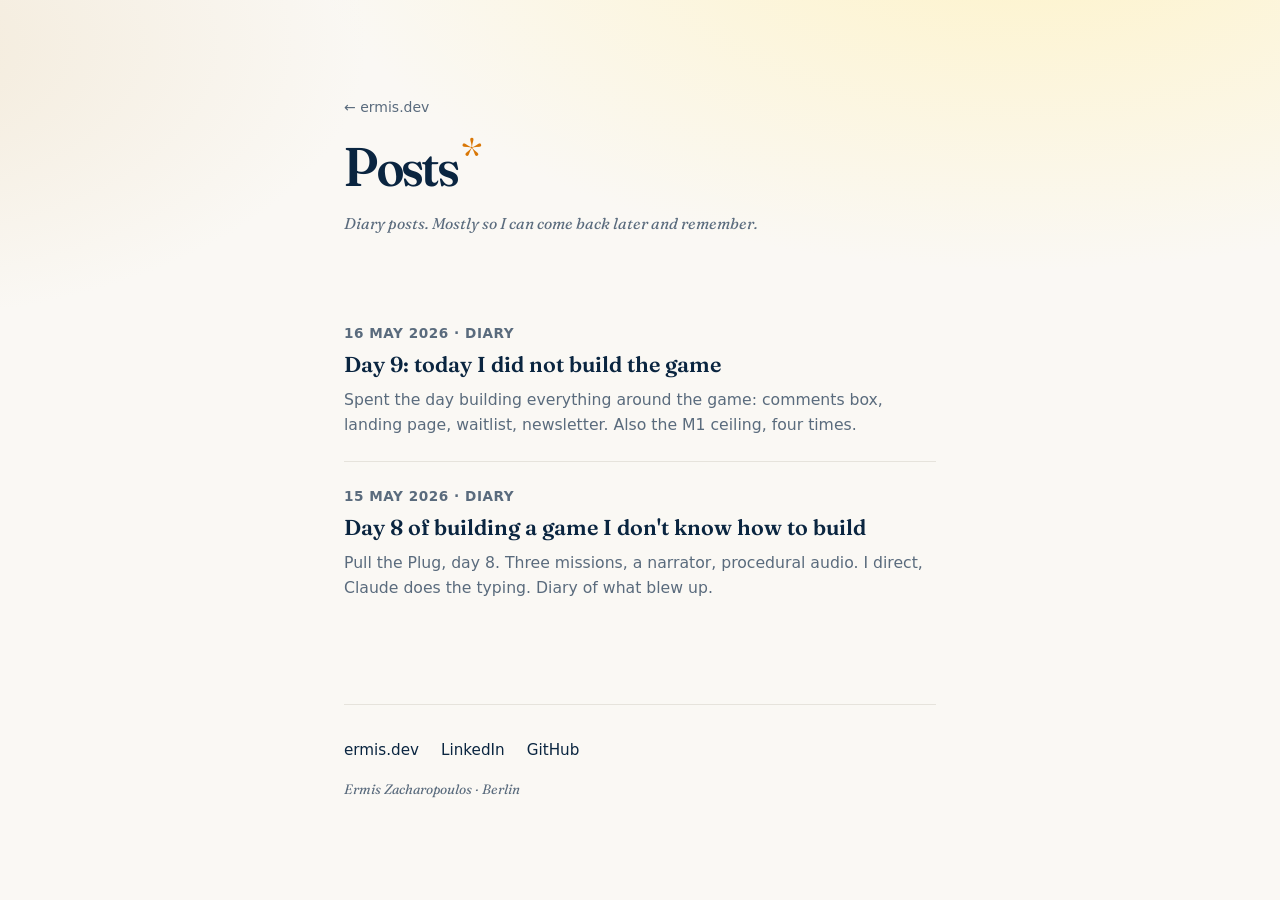
==== posts/index.html @ 49f6f742 "feat: homepage shows latest only; posts archive at /posts/; prev-next nav - Homepage: single 'Latest" ====
<!doctype html>
<html lang="en">
<head>
<meta charset="utf-8">
<meta name="viewport" content="width=device-width, initial-scale=1">
<title>Posts — Ermis Zacharopoulos</title>
<meta name="description" content="Diary posts and notes from Ermis Zacharopoulos.">
<link rel="icon" href="../favicon.svg" type="image/svg+xml">
<link rel="preconnect" href="https://fonts.googleapis.com">
<link rel="preconnect" href="https://fonts.gstatic.com" crossorigin>
<link href="https://fonts.googleapis.com/css2?family=Fraunces:opsz,wght@9..144,400..700&display=swap" rel="stylesheet">
<link rel="stylesheet" href="../styles.css">
</head>
<body>
<main>
  <header class="hero">
    <p class="post-back"><a href="../">&larr; ermis.dev</a></p>
    <h1>Posts</h1>
    <p class="intro">Diary posts. Mostly so I can come back later and remember.</p>
  </header>

  <section aria-labelledby="posts-list-heading">
    <h2 id="posts-list-heading" class="sr-only">All posts</h2>

    <ol class="post-index">
      <li>
        <p class="post-meta">16 May 2026 &middot; Diary</p>
        <h3><a href="pull-the-plug-day-9.html">Day 9: today I did not build the game</a></h3>
        <p>Spent the day building everything around the game: comments box, landing page, waitlist, newsletter. Also the M1 ceiling, four times.</p>
      </li>
      <li>
        <p class="post-meta">15 May 2026 &middot; Diary</p>
        <h3><a href="pull-the-plug-day-8.html">Day 8 of building a game I don't know how to build</a></h3>
        <p>Pull the Plug, day 8. Three missions, a narrator, procedural audio. I direct, Claude does the typing. Diary of what blew up.</p>
      </li>
    </ol>
  </section>

  <footer>
    <ul class="socials">
      <li><a href="../">ermis.dev</a></li>
      <li><a href="https://www.linkedin.com/in/ermis-zacharopoulos-2819968b/" target="_blank" rel="noopener">LinkedIn</a></li>
      <li><a href="https://github.com/Ennui92" target="_blank" rel="noopener">GitHub</a></li>
    </ul>
    <p class="meta">Ermis Zacharopoulos &middot; Berlin</p>
  </footer>
</main>
</body>
</html>
---- styles.css ----
:root {
  --bg: #faf8f4;
  --bg-warm: #f3ead9;
  --text: #0a2540;
  --muted: #5a6b7d;
  --border: #e6e3dc;
  --card-bg: #ffffff;
  --pill-bg: #f4f1ea;
  --accent: #d97706;
  --accent-soft: #fef3c7;
  --shadow-soft: 0 1px 2px rgba(10, 37, 64, 0.04);
  --shadow-lift: 0 8px 24px rgba(10, 37, 64, 0.08);
  --serif: "Fraunces", Georgia, "Times New Roman", serif;
  --sans: -apple-system, BlinkMacSystemFont, "Segoe UI", system-ui, "Helvetica Neue", Arial, sans-serif;
}

* { box-sizing: border-box; }

html, body { margin: 0; padding: 0; }

body {
  font-family: var(--sans);
  background:
    radial-gradient(1200px 600px at 80% -10%, var(--accent-soft) 0%, transparent 60%),
    radial-gradient(900px 500px at -10% 5%, var(--bg-warm) 0%, transparent 55%),
    var(--bg);
  background-attachment: fixed;
  color: var(--text);
  line-height: 1.6;
  -webkit-font-smoothing: antialiased;
  -moz-osx-font-smoothing: grayscale;
}

main {
  max-width: 640px;
  margin: 0 auto;
  padding: 96px 24px 48px;
}

@media (max-width: 600px) {
  main { padding: 56px 20px 32px; }
}

/* ---------- HERO ---------- */

.hero { margin-bottom: 64px; position: relative; }

.hero h1 {
  font-family: var(--serif);
  font-weight: 600;
  font-variation-settings: "opsz" 144, "SOFT" 50;
  font-size: clamp(2.5rem, 6vw, 3.4rem);
  line-height: 1.05;
  letter-spacing: -0.025em;
  margin: 0 0 16px;
}

.hero h1::after {
  content: "*";
  font-family: var(--serif);
  font-weight: 400;
  color: var(--accent);
  margin-left: 4px;
  font-size: 0.7em;
  vertical-align: super;
}

.hero .tagline {
  margin: 0 0 12px;
  font-size: 1.1rem;
  color: var(--text);
  font-weight: 500;
}

.hero .intro {
  margin: 0;
  font-size: 0.98rem;
  color: var(--muted);
  font-style: italic;
  font-family: var(--serif);
  font-weight: 400;
  max-width: 480px;
  line-height: 1.5;
}

/* ---------- SECTIONS ---------- */

section { margin-bottom: 64px; }

section > h2 {
  font-size: 0.78rem;
  text-transform: uppercase;
  letter-spacing: 0.16em;
  color: var(--muted);
  margin: 0 0 20px;
  font-weight: 600;
  display: flex;
  align-items: center;
  gap: 10px;
}

section > h2::before {
  content: "";
  width: 6px;
  height: 6px;
  border-radius: 50%;
  background: var(--accent);
  flex: none;
  display: inline-block;
}

/* ---------- PROJECT CARDS ---------- */

.project {
  background: var(--card-bg);
  border: 1px solid var(--border);
  border-radius: 16px;
  padding: 28px;
  margin-bottom: 14px;
  box-shadow: var(--shadow-soft);
  transition: transform 0.2s ease, box-shadow 0.2s ease, border-color 0.2s ease;
}

.project:hover {
  transform: translateY(-2px);
  box-shadow: var(--shadow-lift);
  border-color: #d6d2c6;
}

.project-image {
  display: block;
  width: 100%;
  height: auto;
  border-radius: 12px;
  margin-bottom: 20px;
}

.project-head h3 {
  font-family: var(--serif);
  font-weight: 600;
  font-variation-settings: "opsz" 36;
  margin: 0 0 8px;
  font-size: 1.35rem;
  letter-spacing: -0.012em;
  line-height: 1.25;
}

.project-head p {
  margin: 0 0 18px;
  color: var(--muted);
  font-size: 0.95rem;
  line-height: 1.55;
}

.embed {
  margin: 18px 0;
  border-radius: 12px;
  overflow: hidden;
}

.embed iframe {
  display: block;
  border: 0;
  width: 100%;
}

/* ---------- LINKS / PILLS ---------- */

.links {
  list-style: none;
  padding: 0;
  margin: 0;
  display: flex;
  flex-wrap: wrap;
  gap: 8px;
}

.links li { display: inline-flex; }

.links a {
  display: inline-flex;
  align-items: center;
  padding: 7px 13px;
  background: var(--pill-bg);
  border: 1px solid transparent;
  border-radius: 999px;
  text-decoration: none;
  color: var(--text);
  font-size: 0.875rem;
  font-weight: 500;
  transition: border-color 0.15s ease, background 0.15s ease, color 0.15s ease;
}

.links a:hover,
.links a:focus-visible {
  border-color: var(--accent);
  background: var(--accent-soft);
  color: var(--accent);
  outline: none;
}

/* ---------- FOOTER ---------- */

footer {
  margin-top: 80px;
  padding-top: 32px;
  border-top: 1px solid var(--border);
}

.socials {
  list-style: none;
  padding: 0;
  margin: 0 0 16px;
  display: flex;
  flex-wrap: wrap;
  gap: 22px;
}

.socials a {
  color: var(--text);
  text-decoration: none;
  font-size: 0.95rem;
  font-weight: 500;
  border-bottom: 1px solid transparent;
  transition: color 0.15s ease, border-bottom-color 0.15s ease;
}

.socials a:hover,
.socials a:focus-visible {
  color: var(--accent);
  border-bottom-color: var(--accent);
  outline: none;
}

.meta {
  margin: 0;
  color: var(--muted);
  font-size: 0.85rem;
  font-style: italic;
  font-family: var(--serif);
}

/* ---------- ACCESSIBILITY ---------- */

a { color: inherit; }

a:focus-visible {
  outline: 2px solid var(--accent);
  outline-offset: 2px;
  border-radius: 4px;
}

@media (prefers-reduced-motion: reduce) {
  .project { transition: none; }
  .project:hover { transform: none; }
}

/* ---------- POSTS ---------- */

main.post { max-width: 680px; }

.post-back {
  margin: 0 0 24px;
  font-size: 0.875rem;
}

.post-back a {
  color: var(--muted);
  text-decoration: none;
  border-bottom: 1px solid transparent;
  transition: color 0.15s ease, border-bottom-color 0.15s ease;
}

.post-back a:hover,
.post-back a:focus-visible {
  color: var(--accent);
  border-bottom-color: var(--accent);
  outline: none;
}

.post-head { margin-bottom: 40px; }

.post-meta {
  margin: 0 0 12px;
  font-size: 0.78rem;
  text-transform: uppercase;
  letter-spacing: 0.16em;
  color: var(--muted);
  font-weight: 600;
}

main.post .post-head h1 {
  font-family: var(--serif);
  font-weight: 600;
  font-variation-settings: "opsz" 144, "SOFT" 50;
  font-size: clamp(2rem, 4.6vw, 2.6rem);
  line-height: 1.1;
  letter-spacing: -0.02em;
  margin: 0 0 20px;
}

.post-lede {
  font-size: 1.08rem;
  color: var(--text);
  line-height: 1.6;
  margin: 0;
}

main.post article > h2 {
  font-family: var(--serif);
  font-weight: 600;
  font-variation-settings: "opsz" 36;
  font-size: 1.45rem;
  letter-spacing: -0.012em;
  margin: 44px 0 14px;
  color: var(--text);
  text-transform: none;
  display: block;
}

main.post article > h2::before { display: none; }

main.post article p,
main.post article ol,
main.post article ul {
  font-size: 1rem;
  line-height: 1.7;
  color: var(--text);
  margin: 0 0 18px;
}

main.post article ol,
main.post article ul { padding-left: 22px; }

main.post article li { margin-bottom: 6px; }

main.post article code {
  font-family: ui-monospace, SFMono-Regular, "SF Mono", Menlo, Consolas, monospace;
  font-size: 0.9em;
  background: var(--pill-bg);
  padding: 2px 6px;
  border-radius: 6px;
}

main.post article a {
  color: var(--accent);
  text-decoration: none;
  border-bottom: 1px solid var(--accent-soft);
  transition: border-bottom-color 0.15s ease;
}

main.post article a:hover,
main.post article a:focus-visible {
  border-bottom-color: var(--accent);
  outline: none;
}

.post-figure {
  margin: 28px 0 32px;
}

.post-figure img {
  display: block;
  width: 100%;
  height: auto;
  border-radius: 12px;
  border: 1px solid var(--border);
  box-shadow: var(--shadow-soft);
  background: #0a1830;
}

.post-figure figcaption {
  margin-top: 10px;
  font-size: 0.875rem;
  color: var(--muted);
  font-family: var(--serif);
  font-style: italic;
  line-height: 1.5;
}

.post-figure-wide img { background: #0a1830; }

@media (min-width: 900px) {
  .post-figure-wide {
    margin-left: -60px;
    margin-right: -60px;
  }
}

.post-quote {
  margin: 18px 0 24px;
  padding: 16px 22px;
  border-left: 3px solid var(--accent);
  background: var(--accent-soft);
  font-family: var(--serif);
  font-style: italic;
  font-size: 1.08rem;
  line-height: 1.5;
  color: var(--text);
  border-radius: 0 12px 12px 0;
}

.post-disclaimer {
  margin: 24px 0 8px;
  padding: 16px 20px;
  background: var(--pill-bg);
  border: 1px dashed var(--border);
  border-radius: 12px;
  color: var(--muted);
  font-size: 0.92rem;
  line-height: 1.55;
}

.post-disclaimer p { margin: 0; }

.post-disclaimer strong {
  color: var(--text);
  font-weight: 600;
}

/* Posts index page */
main .post-back { margin-bottom: 16px; }

/* ---------- COMMENTS ---------- */

.comments {
  margin: 64px 0 0;
  padding-top: 40px;
  border-top: 1px solid var(--border);
}

.comments h2 {
  font-family: var(--serif);
  font-weight: 600;
  font-variation-settings: "opsz" 36;
  font-size: 1.45rem;
  letter-spacing: -0.012em;
  margin: 0 0 8px;
  color: var(--text);
}

.comments-intro {
  margin: 0 0 24px;
  color: var(--muted);
  font-size: 0.95rem;
  font-family: var(--serif);
  font-style: italic;
}

.comments-fallback {
  margin: 0;
  color: var(--muted);
  font-size: 0.9rem;
}

.comment-list {
  list-style: none;
  padding: 0;
  margin: 0 0 32px;
  display: flex;
  flex-direction: column;
  gap: 12px;
}

.comment {
  background: var(--card-bg);
  border: 1px solid var(--border);
  border-radius: 14px;
  padding: 16px 18px;
  box-shadow: var(--shadow-soft);
}

.comment-head {
  display: flex;
  align-items: baseline;
  justify-content: space-between;
  gap: 12px;
  margin-bottom: 8px;
}

.comment-name {
  font-weight: 600;
  font-size: 0.95rem;
  color: var(--text);
}

.comment-time {
  font-size: 0.78rem;
  color: var(--muted);
  font-family: var(--serif);
  font-style: italic;
}

.comment-body {
  margin: 0;
  font-size: 0.98rem;
  line-height: 1.55;
  color: var(--text);
  white-space: pre-wrap;
  word-wrap: break-word;
  overflow-wrap: anywhere;
}

.comment-empty,
.comment-loading {
  list-style: none;
  padding: 18px 0;
  color: var(--muted);
  font-family: var(--serif);
  font-style: italic;
  font-size: 0.95rem;
}

.comment-form {
  background: var(--card-bg);
  border: 1px solid var(--border);
  border-radius: 16px;
  padding: 22px;
  box-shadow: var(--shadow-soft);
  display: flex;
  flex-direction: column;
  gap: 18px;
}

.comment-field {
  display: flex;
  flex-direction: column;
  gap: 6px;
}

.comment-field label {
  font-size: 0.85rem;
  font-weight: 600;
  color: var(--text);
  letter-spacing: 0.01em;
}

.comment-hint {
  font-weight: 400;
  color: var(--muted);
  font-style: italic;
  font-family: var(--serif);
  font-size: 0.8rem;
  margin-left: 4px;
}

.comment-field input,
.comment-field textarea {
  width: 100%;
  font: inherit;
  font-size: 0.98rem;
  line-height: 1.5;
  color: var(--text);
  background: var(--bg);
  border: 1px solid var(--border);
  border-radius: 10px;
  padding: 10px 14px;
  transition: border-color 0.15s ease, box-shadow 0.15s ease;
}

.comment-field textarea {
  resize: vertical;
  min-height: 140px;
  font-family: inherit;
}

.comment-field input:focus,
.comment-field textarea:focus {
  outline: none;
  border-color: var(--accent);
  box-shadow: 0 0 0 3px var(--accent-soft);
}

.comment-counter {
  margin: 4px 0 0;
  font-size: 0.78rem;
  color: var(--muted);
  text-align: right;
  font-family: var(--serif);
  font-style: italic;
}

.cf-turnstile {
  min-height: 65px;
}

/* Honeypot: positioned off-screen so humans never see/tab to it.
   Bots fill it; server rejects any submission with a value. */
.comment-honeypot {
  position: absolute;
  left: -10000px;
  top: auto;
  width: 1px;
  height: 1px;
  overflow: hidden;
}

.comment-actions {
  display: flex;
  align-items: center;
  gap: 16px;
  flex-wrap: wrap;
}

#comment-submit {
  font: inherit;
  font-size: 0.95rem;
  font-weight: 600;
  color: #ffffff;
  background: var(--accent);
  border: 1px solid var(--accent);
  border-radius: 999px;
  padding: 10px 22px;
  cursor: pointer;
  transition: transform 0.15s ease, box-shadow 0.15s ease, background 0.15s ease;
}

#comment-submit:hover:not(:disabled),
#comment-submit:focus-visible:not(:disabled) {
  transform: translateY(-1px);
  box-shadow: var(--shadow-lift);
  outline: none;
}

#comment-submit:disabled {
  background: var(--muted);
  border-color: var(--muted);
  cursor: progress;
  opacity: 0.75;
}

.comment-status {
  margin: 0;
  font-size: 0.9rem;
  color: var(--muted);
  font-family: var(--serif);
  font-style: italic;
}

.comment-status.is-success { color: var(--accent); font-style: normal; font-weight: 500; }
.comment-status.is-error { color: #b91c1c; font-style: normal; font-weight: 500; }

@media (max-width: 600px) {
  .comment-form { padding: 18px; }
  .comment-actions { flex-direction: column; align-items: stretch; }
  #comment-submit { width: 100%; }
}

/* ---------- SUBSCRIBE ---------- */

.subscribe {
  margin-bottom: 64px;
  padding: 28px;
  border: 1px solid var(--border);
  border-radius: 14px;
  background: var(--card-bg);
  box-shadow: var(--shadow-soft);
}

.subscribe h2 {
  font-family: var(--serif);
  font-weight: 600;
  font-size: 1.5rem;
  margin: 0 0 8px;
  color: var(--text);
}

.subscribe p {
  margin: 0 0 16px;
  color: var(--muted);
  font-size: 0.98rem;
}

.subscribe-embed {
  background: var(--bg-warm);
  border-radius: 10px;
  overflow: hidden;
}

.subscribe-embed iframe {
  display: block;
  border: 0;
  background: transparent;
}

/* ---------- WAITLIST ---------- */

.waitlist {
  margin-bottom: 64px;
  padding: 28px;
  border: 1px solid var(--border);
  border-radius: 14px;
  background: var(--card-bg);
  box-shadow: var(--shadow-soft);
}

.waitlist h2 {
  font-family: var(--serif);
  font-weight: 600;
  font-size: 1.5rem;
  margin: 0 0 8px;
  color: var(--text);
}

.waitlist > p {
  margin: 0 0 12px;
  color: var(--muted);
  font-size: 0.98rem;
}

.waitlist-count {
  font-style: italic;
  color: var(--muted);
  font-family: var(--serif);
  margin-bottom: 16px !important;
  min-height: 1.2em;
}

/* ---------- SECTION HEAD with "more" link ---------- */

.section-head {
  display: flex;
  align-items: baseline;
  justify-content: space-between;
  gap: 16px;
  margin-bottom: 20px;
}

.section-head h2 { margin: 0; }

.section-more {
  font-size: 0.95rem;
  color: var(--accent);
  text-decoration: none;
  white-space: nowrap;
  font-weight: 500;
}

.section-more:hover { text-decoration: underline; }

/* ---------- POST INDEX (archive list) ---------- */

.post-index {
  list-style: none;
  padding: 0;
  margin: 0;
  display: flex;
  flex-direction: column;
  gap: 0;
}

.post-index li {
  padding: 24px 0;
  border-bottom: 1px solid var(--border);
}

.post-index li:last-child { border-bottom: 0; }

.post-index .post-meta {
  margin: 0 0 6px;
  font-size: 0.85rem;
  color: var(--muted);
  text-transform: uppercase;
  letter-spacing: 0.04em;
}

.post-index h3 {
  font-family: var(--serif);
  font-weight: 600;
  font-size: 1.35rem;
  margin: 0 0 8px;
  line-height: 1.3;
}

.post-index h3 a {
  color: var(--text);
  text-decoration: none;
}

.post-index h3 a:hover { color: var(--accent); }

.post-index p:not(.post-meta) {
  margin: 0;
  color: var(--muted);
  font-size: 0.98rem;
}

/* ---------- POST PREV/NEXT NAV ---------- */

.post-nav {
  margin: 56px 0 32px;
  padding: 20px 0 0;
  border-top: 1px solid var(--border);
  display: flex;
  flex-direction: column;
  gap: 20px;
}

.post-nav-prev, .post-nav-next {
  display: flex;
  flex-direction: column;
  gap: 4px;
  text-decoration: none;
  color: var(--text);
  padding: 14px 18px;
  border: 1px solid var(--border);
  border-radius: 10px;
  background: var(--card-bg);
  transition: border-color 0.15s, background 0.15s;
}

.post-nav-next { text-align: right; }

.post-nav-prev:hover, .post-nav-next:hover {
  border-color: var(--accent);
  background: var(--accent-soft);
}

.post-nav-label {
  font-size: 0.85rem;
  color: var(--muted);
  text-transform: uppercase;
  letter-spacing: 0.04em;
}

.post-nav-title {
  font-family: var(--serif);
  font-weight: 600;
  font-size: 1.05rem;
  color: var(--text);
}

.post-nav-index {
  align-self: center;
  font-size: 0.95rem;
  color: var(--accent);
  text-decoration: none;
}

.post-nav-index:hover { text-decoration: underline; }

/* ---------- ACCESSIBILITY ---------- */

.sr-only {
  position: absolute;
  width: 1px;
  height: 1px;
  padding: 0;
  margin: -1px;
  overflow: hidden;
  clip: rect(0,0,0,0);
  border: 0;
}
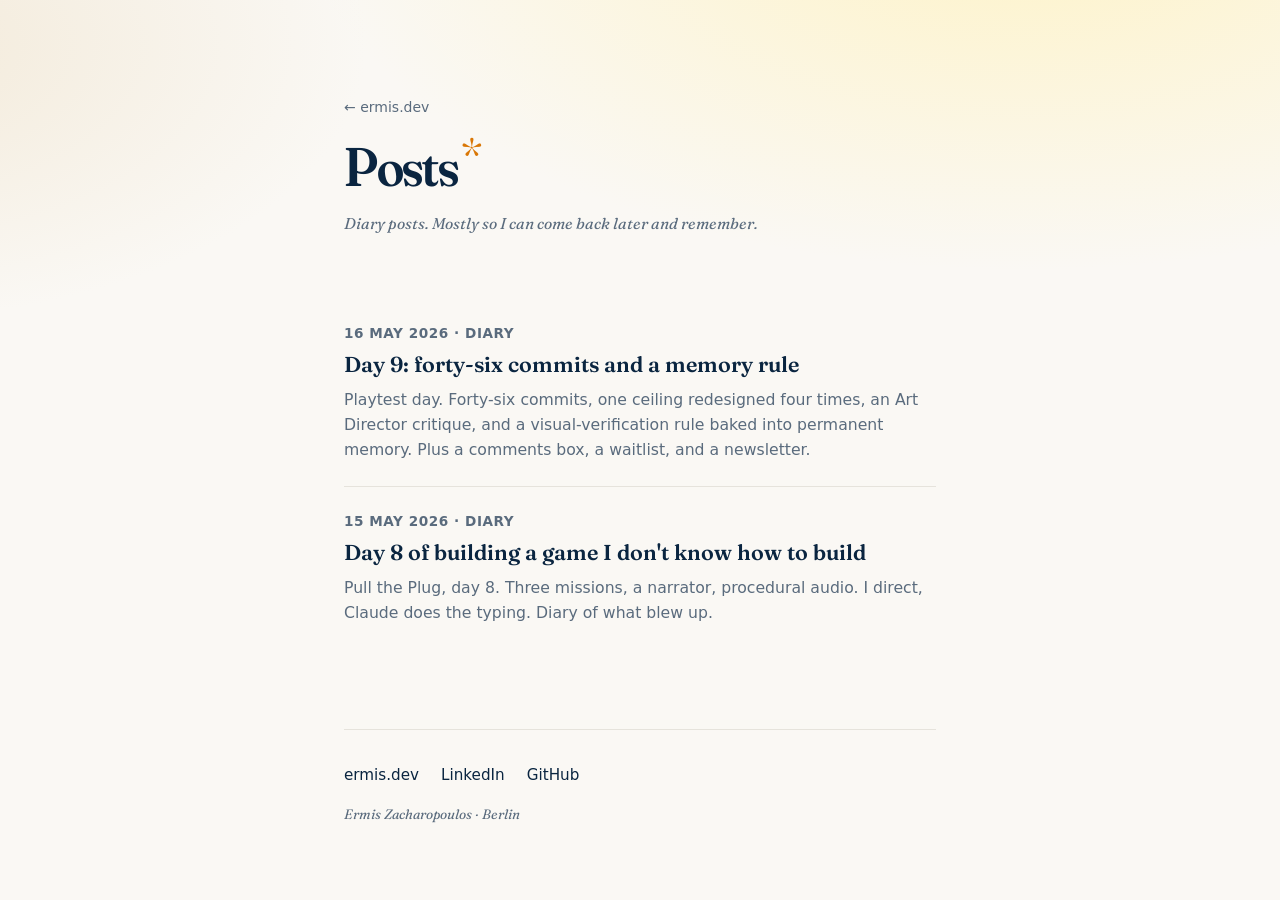
==== commit b6c0b366: "post: rewrite Day 9 with the actual day's picture The original framing ("today I did not build the g" ====
--- a/posts/index.html
+++ b/posts/index.html
@@ -25,8 +25,8 @@
     <ol class="post-index">
       <li>
         <p class="post-meta">16 May 2026 &middot; Diary</p>
-        <h3><a href="pull-the-plug-day-9.html">Day 9: today I did not build the game</a></h3>
-        <p>Spent the day building everything around the game: comments box, landing page, waitlist, newsletter. Also the M1 ceiling, four times.</p>
+        <h3><a href="pull-the-plug-day-9.html">Day 9: forty-six commits and a memory rule</a></h3>
+        <p>Playtest day. Forty-six commits, one ceiling redesigned four times, an Art Director critique, and a visual-verification rule baked into permanent memory. Plus a comments box, a waitlist, and a newsletter.</p>
       </li>
       <li>
         <p class="post-meta">15 May 2026 &middot; Diary</p>
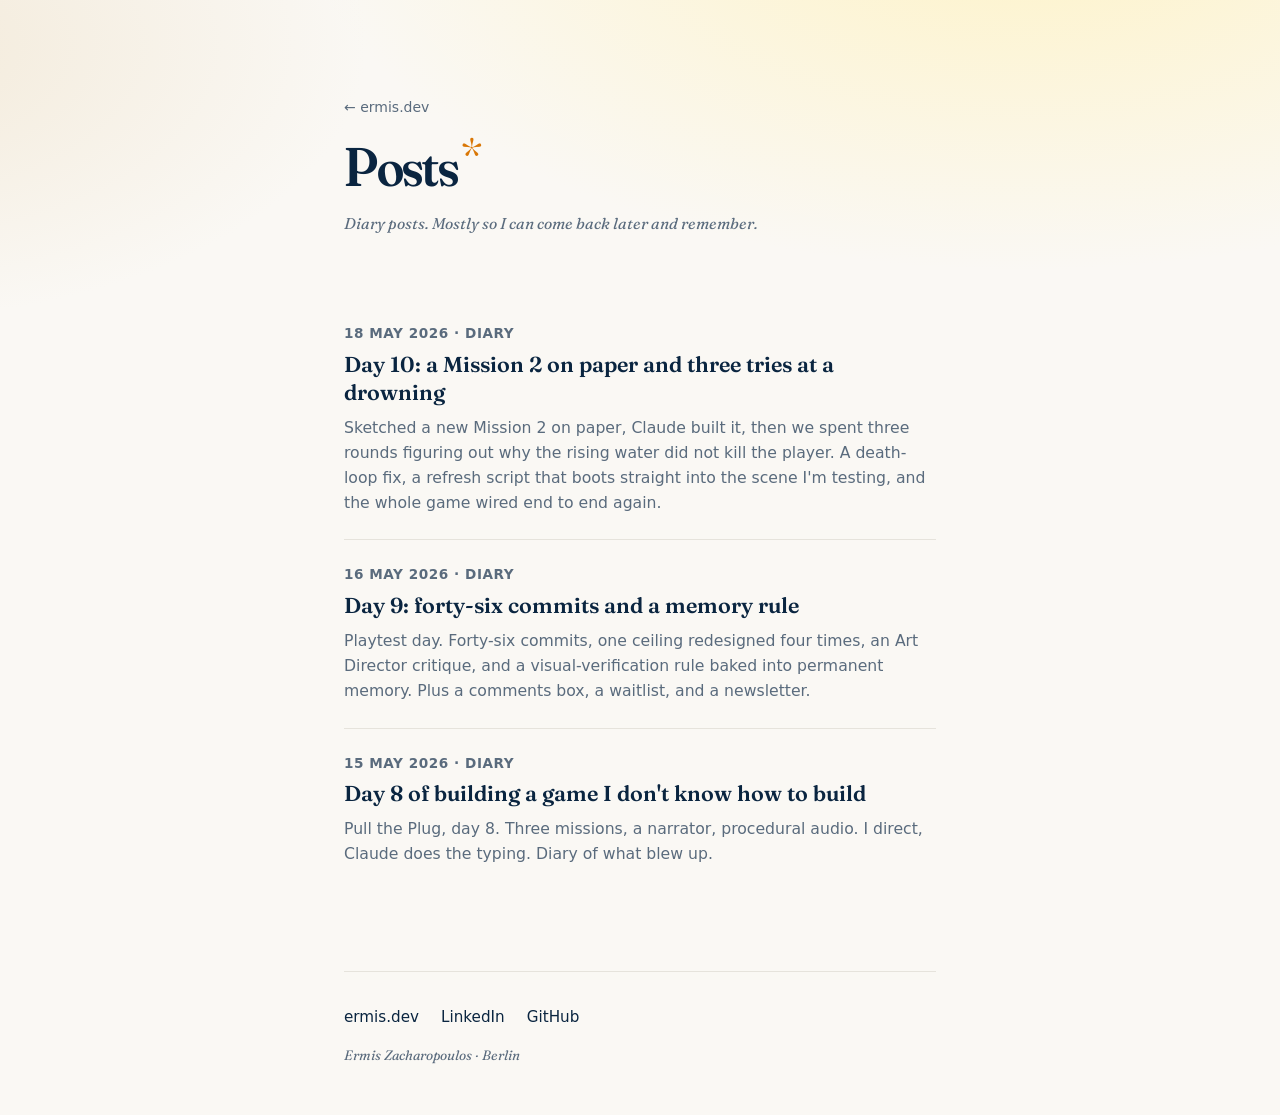
==== commit b473a7b0: "post: day 10 — Mission 2 on paper and three tries at a drowning Short iteration-day post. Hand-sketc" ====
--- a/posts/index.html
+++ b/posts/index.html
@@ -24,6 +24,11 @@
 
     <ol class="post-index">
       <li>
+        <p class="post-meta">18 May 2026 &middot; Diary</p>
+        <h3><a href="pull-the-plug-day-10.html">Day 10: a Mission 2 on paper and three tries at a drowning</a></h3>
+        <p>Sketched a new Mission 2 on paper, Claude built it, then we spent three rounds figuring out why the rising water did not kill the player. A death-loop fix, a refresh script that boots straight into the scene I'm testing, and the whole game wired end to end again.</p>
+      </li>
+      <li>
         <p class="post-meta">16 May 2026 &middot; Diary</p>
         <h3><a href="pull-the-plug-day-9.html">Day 9: forty-six commits and a memory rule</a></h3>
         <p>Playtest day. Forty-six commits, one ceiling redesigned four times, an Art Director critique, and a visual-verification rule baked into permanent memory. Plus a comments box, a waitlist, and a newsletter.</p>
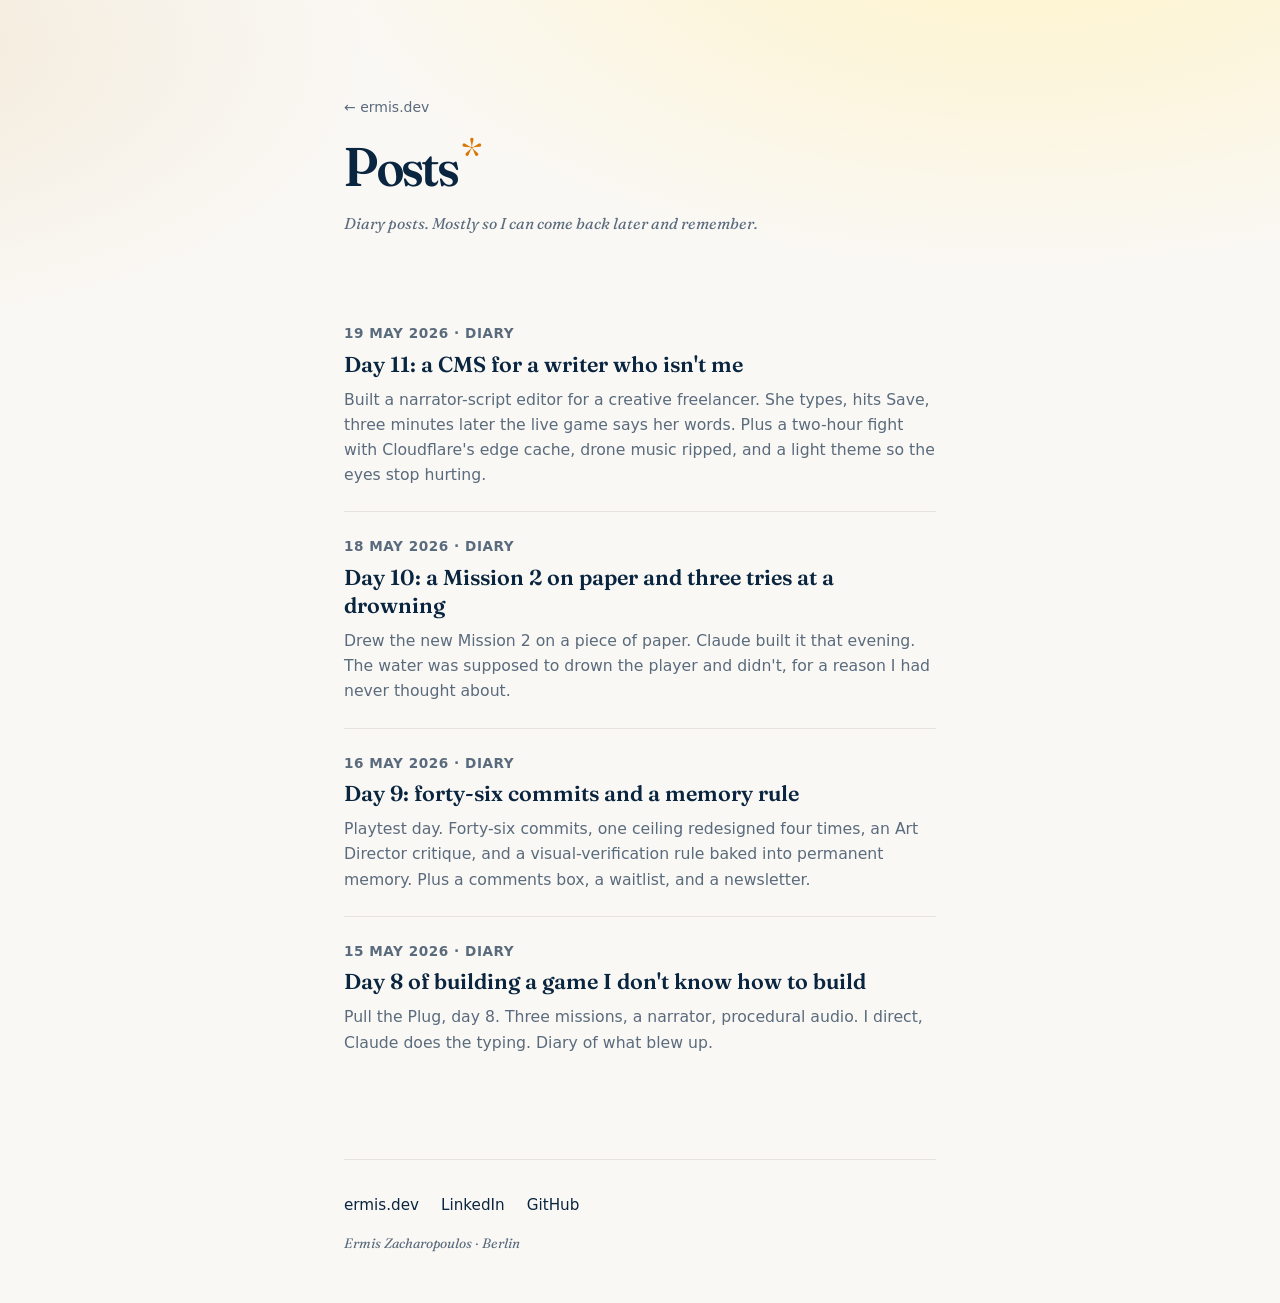
==== commit a38ffe27: "post: day 11 + retrofit TL;DR on all posts, standardize disclaimer Day 11 — built a narrator-script " ====
--- a/posts/index.html
+++ b/posts/index.html
@@ -24,9 +24,14 @@
 
     <ol class="post-index">
       <li>
+        <p class="post-meta">19 May 2026 &middot; Diary</p>
+        <h3><a href="pull-the-plug-day-11.html">Day 11: a CMS for a writer who isn't me</a></h3>
+        <p>Built a narrator-script editor for a creative freelancer. She types, hits Save, three minutes later the live game says her words. Plus a two-hour fight with Cloudflare's edge cache, drone music ripped, and a light theme so the eyes stop hurting.</p>
+      </li>
+      <li>
         <p class="post-meta">18 May 2026 &middot; Diary</p>
         <h3><a href="pull-the-plug-day-10.html">Day 10: a Mission 2 on paper and three tries at a drowning</a></h3>
-        <p>Sketched a new Mission 2 on paper, Claude built it, then we spent three rounds figuring out why the rising water did not kill the player. A death-loop fix, a refresh script that boots straight into the scene I'm testing, and the whole game wired end to end again.</p>
+        <p>Drew the new Mission 2 on a piece of paper. Claude built it that evening. The water was supposed to drown the player and didn't, for a reason I had never thought about.</p>
       </li>
       <li>
         <p class="post-meta">16 May 2026 &middot; Diary</p>
--- a/styles.css
+++ b/styles.css
@@ -418,6 +418,33 @@
   font-weight: 600;
 }
 
+.post-tldr {
+  margin: 8px 0 28px;
+  padding: 16px 20px;
+  background: var(--pill-bg);
+  border-left: 4px solid var(--accent, #4a8fe7);
+  border-radius: 0 12px 12px 0;
+  color: var(--text);
+  font-size: 0.95rem;
+  line-height: 1.6;
+}
+
+.post-tldr p { margin: 0; }
+
+.post-tldr strong {
+  color: var(--text);
+  font-weight: 700;
+  letter-spacing: 0.02em;
+}
+
+.post-tldr code {
+  background: rgba(0, 0, 0, 0.08);
+  padding: 1px 6px;
+  border-radius: 4px;
+  font-size: 0.88em;
+  font-family: ui-monospace, SFMono-Regular, Menlo, monospace;
+}
+
 /* Posts index page */
 main .post-back { margin-bottom: 16px; }
 
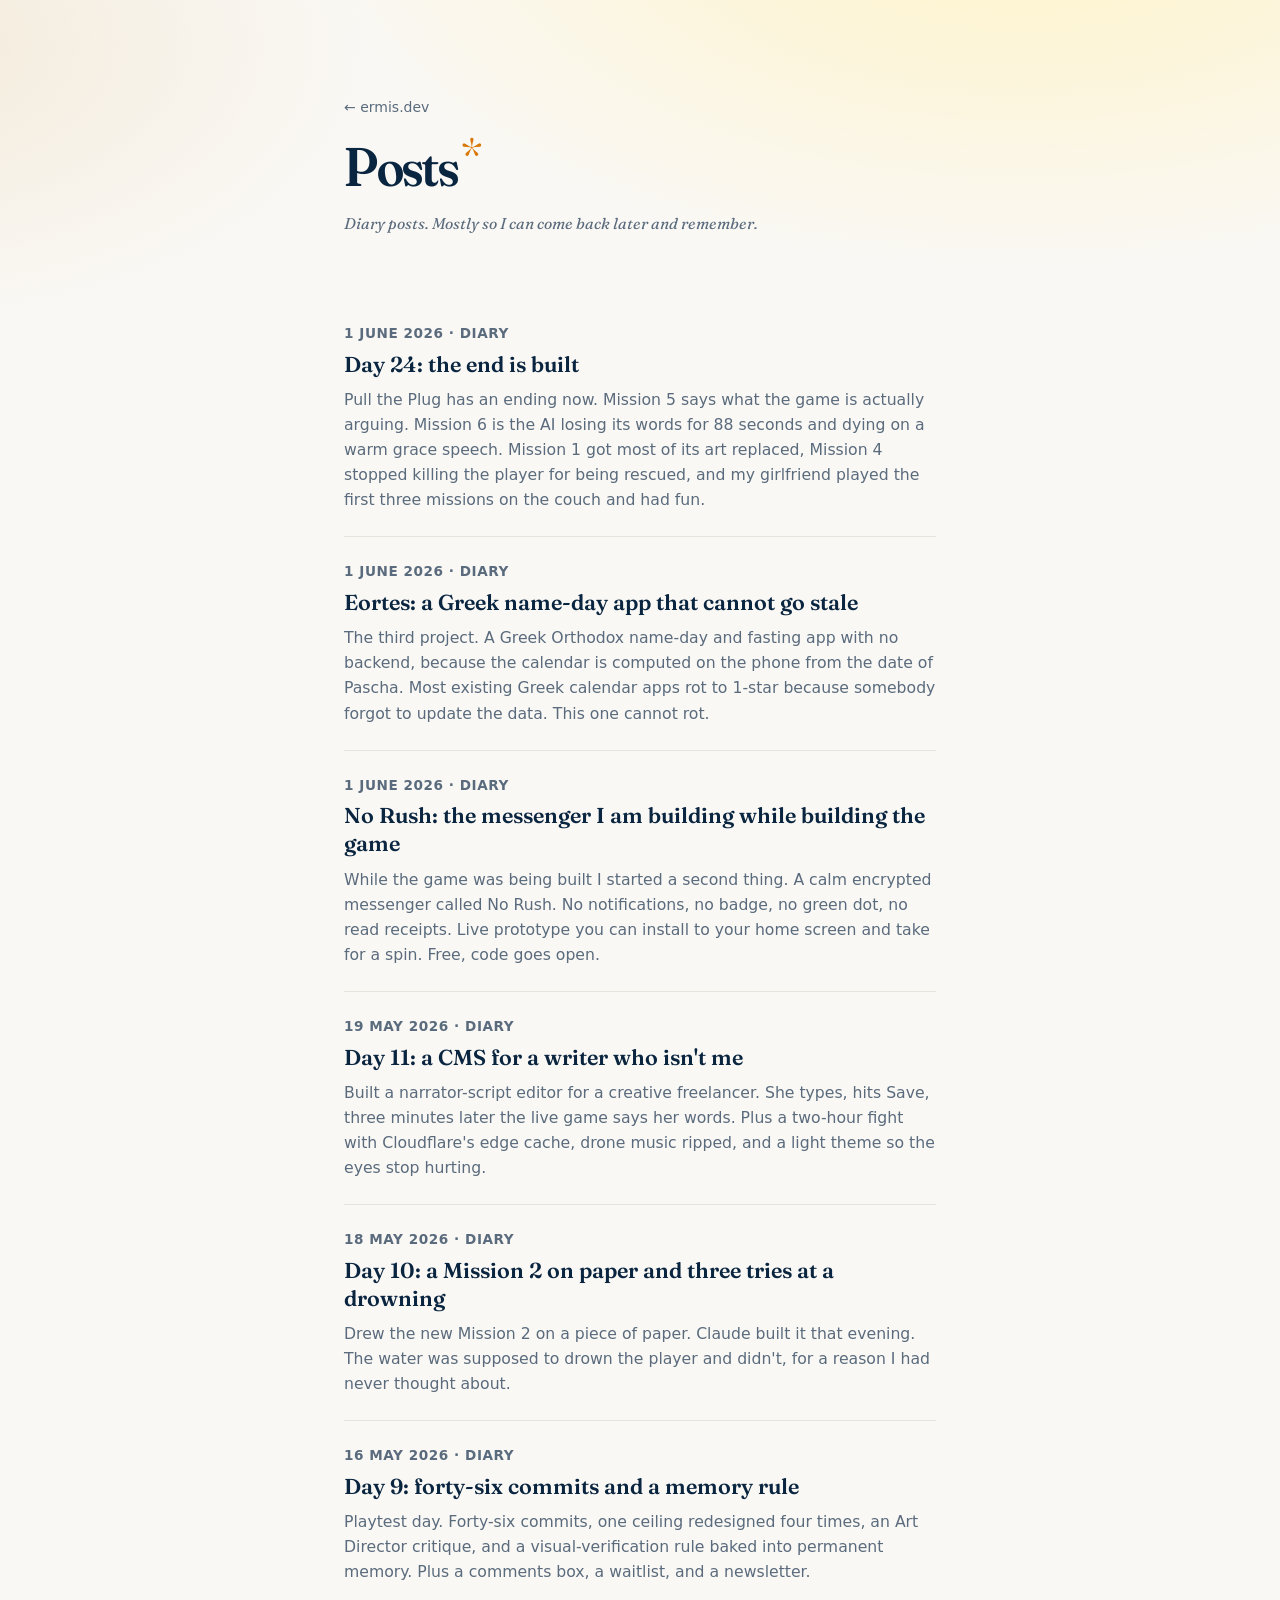
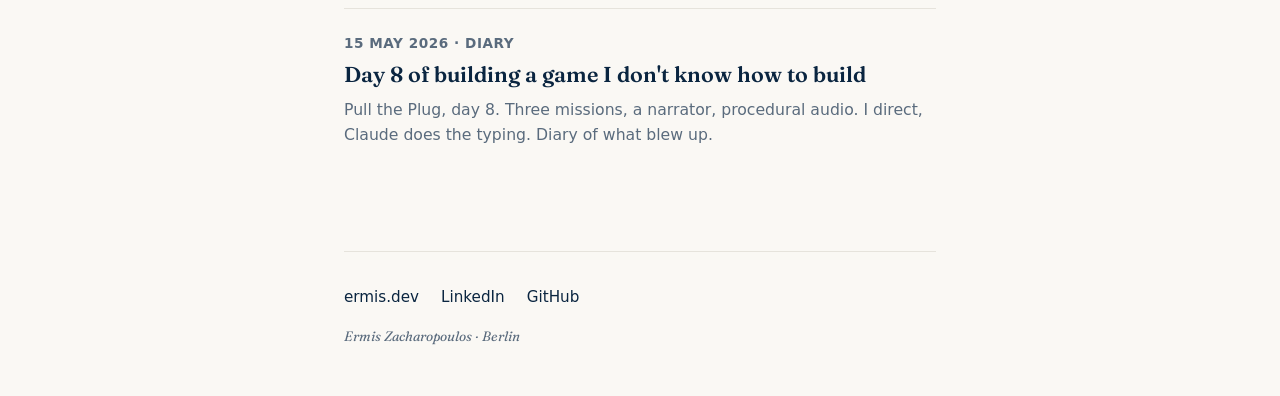
==== commit 662f3d02: "posts: Day 24 (PtP endings + playtest), No Rush intro, Eortes intro - Add three new diary posts date" ====
--- a/posts/index.html
+++ b/posts/index.html
@@ -23,6 +23,21 @@
     <h2 id="posts-list-heading" class="sr-only">All posts</h2>
 
     <ol class="post-index">
+      <li>
+        <p class="post-meta">1 June 2026 &middot; Diary</p>
+        <h3><a href="pull-the-plug-day-24.html">Day 24: the end is built</a></h3>
+        <p>Pull the Plug has an ending now. Mission 5 says what the game is actually arguing. Mission 6 is the AI losing its words for 88 seconds and dying on a warm grace speech. Mission 1 got most of its art replaced, Mission 4 stopped killing the player for being rescued, and my girlfriend played the first three missions on the couch and had fun.</p>
+      </li>
+      <li>
+        <p class="post-meta">1 June 2026 &middot; Diary</p>
+        <h3><a href="eortes-day-one.html">Eortes: a Greek name-day app that cannot go stale</a></h3>
+        <p>The third project. A Greek Orthodox name-day and fasting app with no backend, because the calendar is computed on the phone from the date of Pascha. Most existing Greek calendar apps rot to 1-star because somebody forgot to update the data. This one cannot rot.</p>
+      </li>
+      <li>
+        <p class="post-meta">1 June 2026 &middot; Diary</p>
+        <h3><a href="no-rush-day-one.html">No Rush: the messenger I am building while building the game</a></h3>
+        <p>While the game was being built I started a second thing. A calm encrypted messenger called No Rush. No notifications, no badge, no green dot, no read receipts. Live prototype you can install to your home screen and take for a spin. Free, code goes open.</p>
+      </li>
       <li>
         <p class="post-meta">19 May 2026 &middot; Diary</p>
         <h3><a href="pull-the-plug-day-11.html">Day 11: a CMS for a writer who isn't me</a></h3>
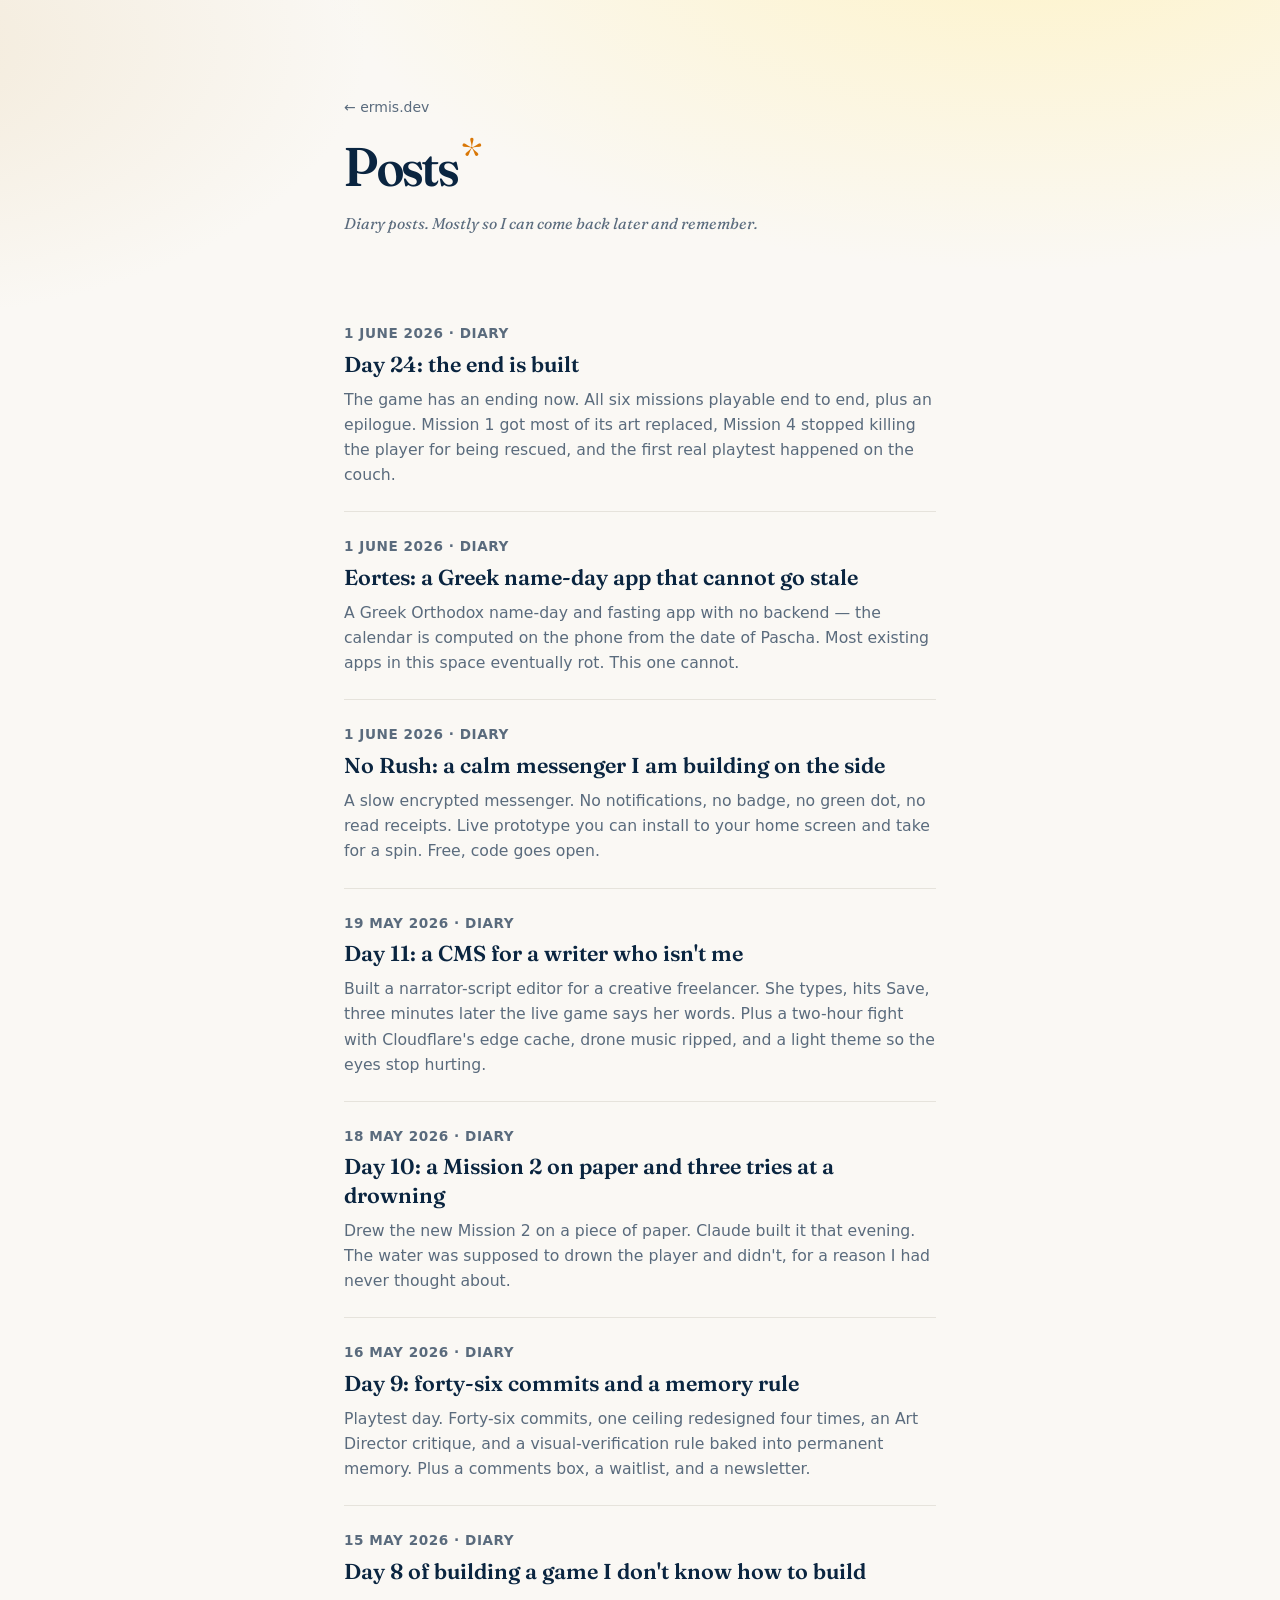
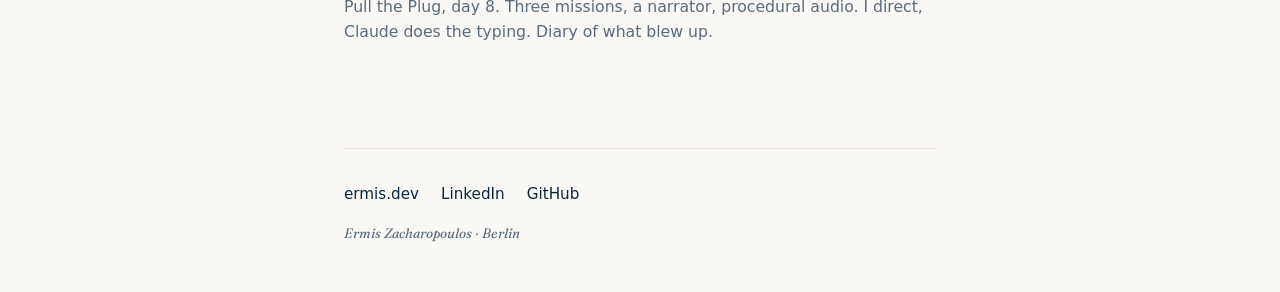
==== commit 75cfa0f3: "posts: trim all three June 1 posts — cut invented specifics, write at the right altitude Reader POV " ====
--- a/posts/index.html
+++ b/posts/index.html
@@ -26,17 +26,17 @@
       <li>
         <p class="post-meta">1 June 2026 &middot; Diary</p>
         <h3><a href="pull-the-plug-day-24.html">Day 24: the end is built</a></h3>
-        <p>Pull the Plug has an ending now. Mission 5 says what the game is actually arguing. Mission 6 is the AI losing its words for 88 seconds and dying on a warm grace speech. Mission 1 got most of its art replaced, Mission 4 stopped killing the player for being rescued, and my girlfriend played the first three missions on the couch and had fun.</p>
+        <p>The game has an ending now. All six missions playable end to end, plus an epilogue. Mission 1 got most of its art replaced, Mission 4 stopped killing the player for being rescued, and the first real playtest happened on the couch.</p>
       </li>
       <li>
         <p class="post-meta">1 June 2026 &middot; Diary</p>
         <h3><a href="eortes-day-one.html">Eortes: a Greek name-day app that cannot go stale</a></h3>
-        <p>The third project. A Greek Orthodox name-day and fasting app with no backend, because the calendar is computed on the phone from the date of Pascha. Most existing Greek calendar apps rot to 1-star because somebody forgot to update the data. This one cannot rot.</p>
+        <p>A Greek Orthodox name-day and fasting app with no backend &mdash; the calendar is computed on the phone from the date of Pascha. Most existing apps in this space eventually rot. This one cannot.</p>
       </li>
       <li>
         <p class="post-meta">1 June 2026 &middot; Diary</p>
-        <h3><a href="no-rush-day-one.html">No Rush: the messenger I am building while building the game</a></h3>
-        <p>While the game was being built I started a second thing. A calm encrypted messenger called No Rush. No notifications, no badge, no green dot, no read receipts. Live prototype you can install to your home screen and take for a spin. Free, code goes open.</p>
+        <h3><a href="no-rush-day-one.html">No Rush: a calm messenger I am building on the side</a></h3>
+        <p>A slow encrypted messenger. No notifications, no badge, no green dot, no read receipts. Live prototype you can install to your home screen and take for a spin. Free, code goes open.</p>
       </li>
       <li>
         <p class="post-meta">19 May 2026 &middot; Diary</p>
--- a/styles.css
+++ b/styles.css
@@ -135,14 +135,42 @@
   margin-bottom: 20px;
 }
 
+/* Portrait phone screenshots — sit centered in a contained band, don't dominate */
+.project-image-phone {
+  display: block;
+  margin: 0 auto 20px;
+  max-height: 340px;
+  width: auto;
+  max-width: 100%;
+  border-radius: 16px;
+  box-shadow: 0 6px 18px rgba(10, 37, 64, 0.10);
+}
+
+/* SVG banner promos — let them be full-bleed but cap height so they don't tower */
+.project-image-banner {
+  display: block;
+  width: 100%;
+  height: auto;
+  max-height: 260px;
+  object-fit: cover;
+  object-position: center;
+  border-radius: 12px;
+  margin-bottom: 20px;
+  background: var(--bg-warm);
+}
+
 .project-head h3 {
   font-family: var(--serif);
   font-weight: 600;
   font-variation-settings: "opsz" 36;
-  margin: 0 0 8px;
-  font-size: 1.35rem;
-  letter-spacing: -0.012em;
-  line-height: 1.25;
+  margin: 0 0 12px;
+  font-size: 1.75rem;
+  letter-spacing: -0.014em;
+  line-height: 1.2;
+}
+
+@media (max-width: 600px) {
+  .project-head h3 { font-size: 1.5rem; }
 }
 
 .project-head p {
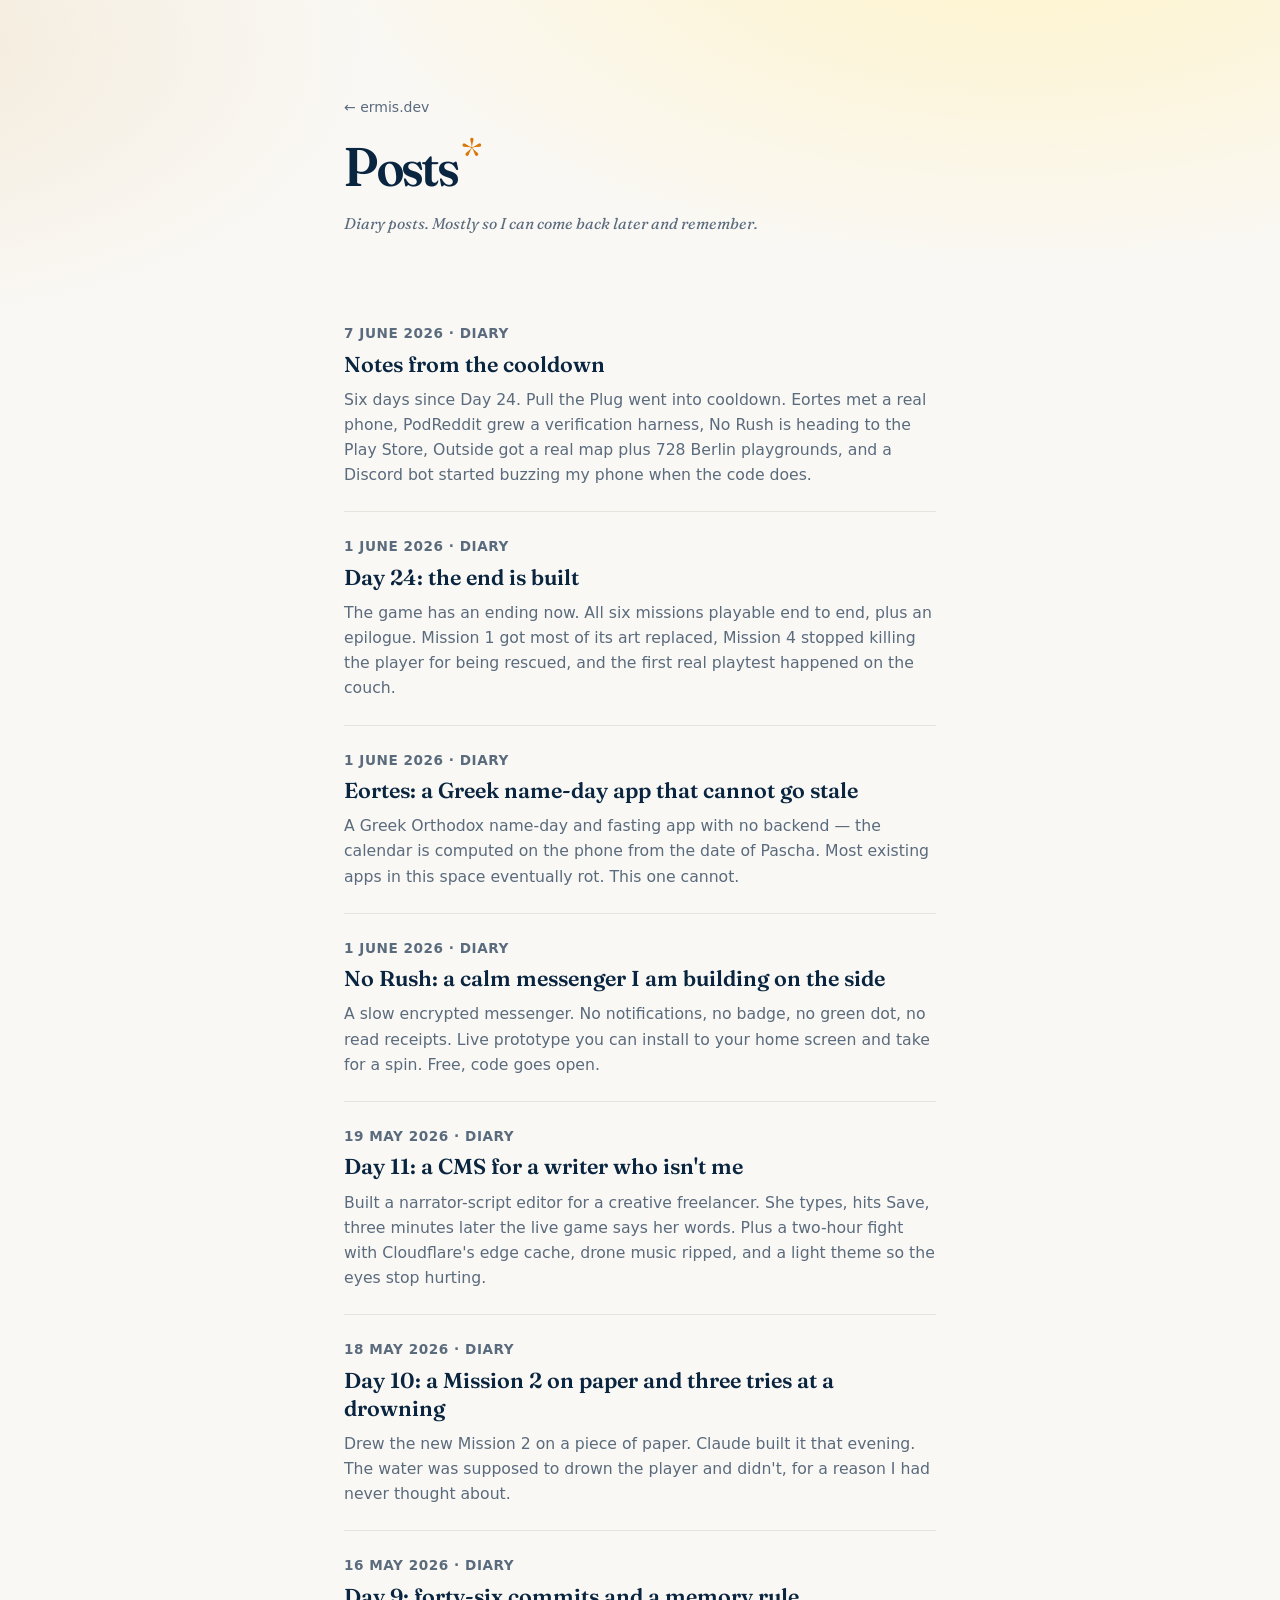
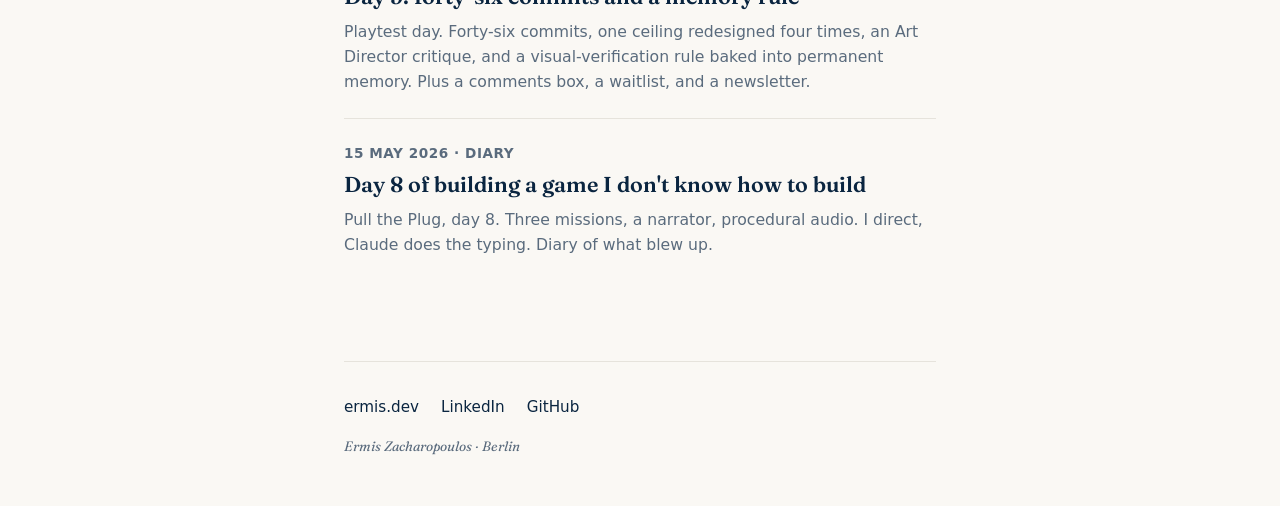
==== commit 113fd357: "posts: Notes from the cooldown — week roundup across five projects Six days since Day 24. Pull the P" ====
--- a/posts/index.html
+++ b/posts/index.html
@@ -23,6 +23,11 @@
     <h2 id="posts-list-heading" class="sr-only">All posts</h2>
 
     <ol class="post-index">
+      <li>
+        <p class="post-meta">7 June 2026 &middot; Diary</p>
+        <h3><a href="notes-from-the-cooldown.html">Notes from the cooldown</a></h3>
+        <p>Six days since Day 24. Pull the Plug went into cooldown. Eortes met a real phone, PodReddit grew a verification harness, No Rush is heading to the Play Store, Outside got a real map plus 728 Berlin playgrounds, and a Discord bot started buzzing my phone when the code does.</p>
+      </li>
       <li>
         <p class="post-meta">1 June 2026 &middot; Diary</p>
         <h3><a href="pull-the-plug-day-24.html">Day 24: the end is built</a></h3>
